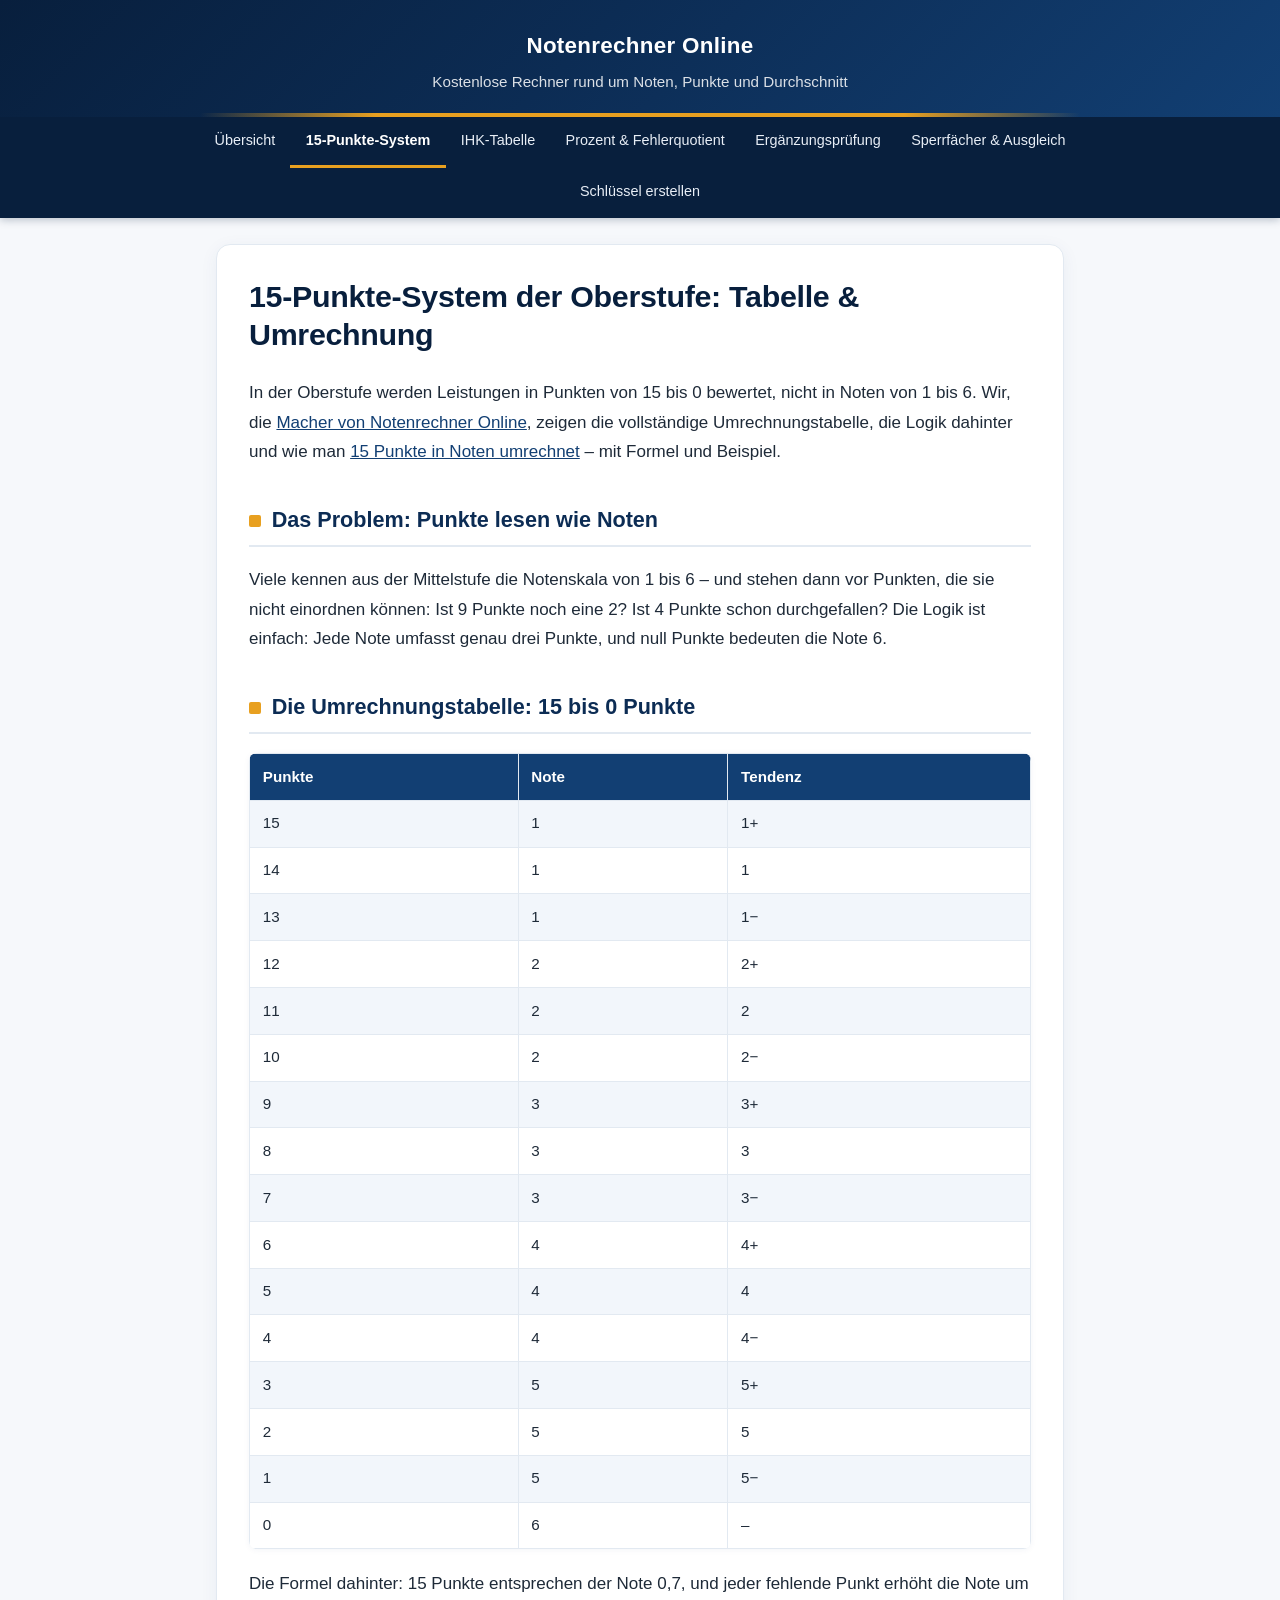
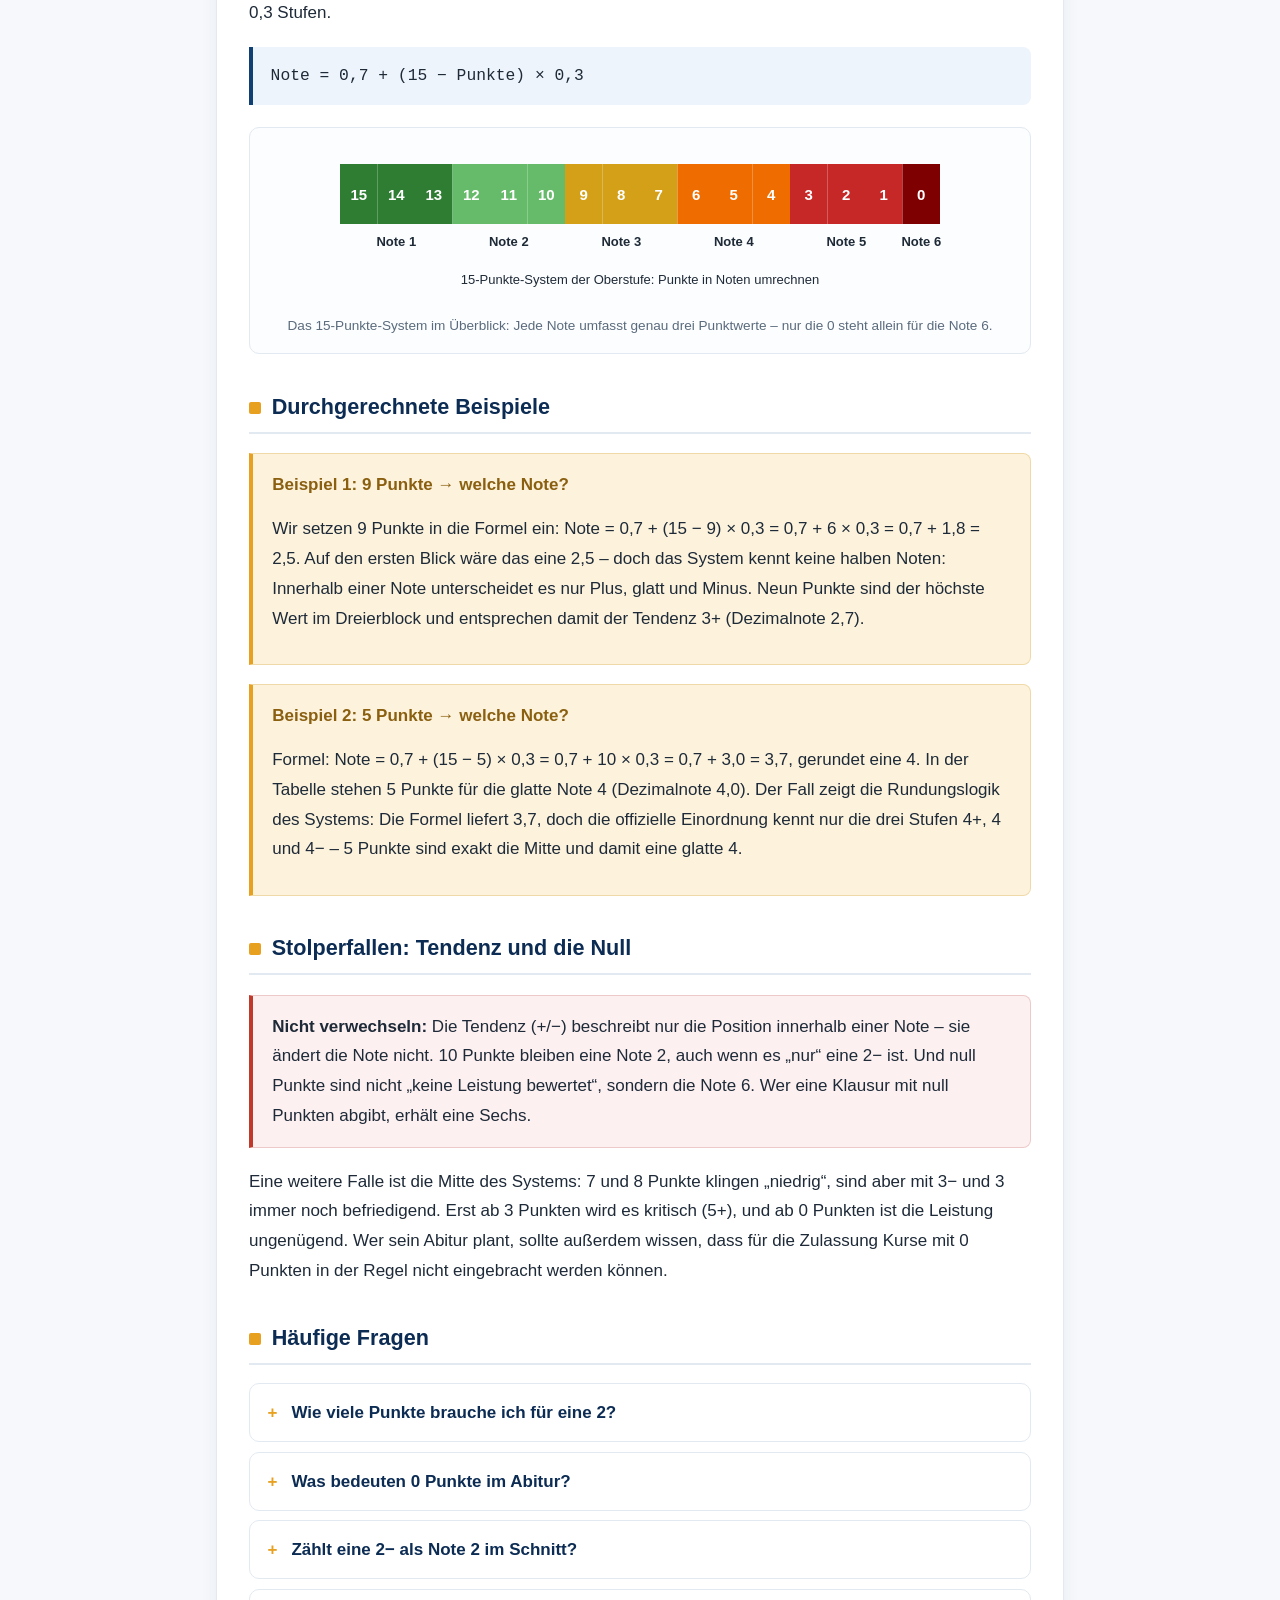
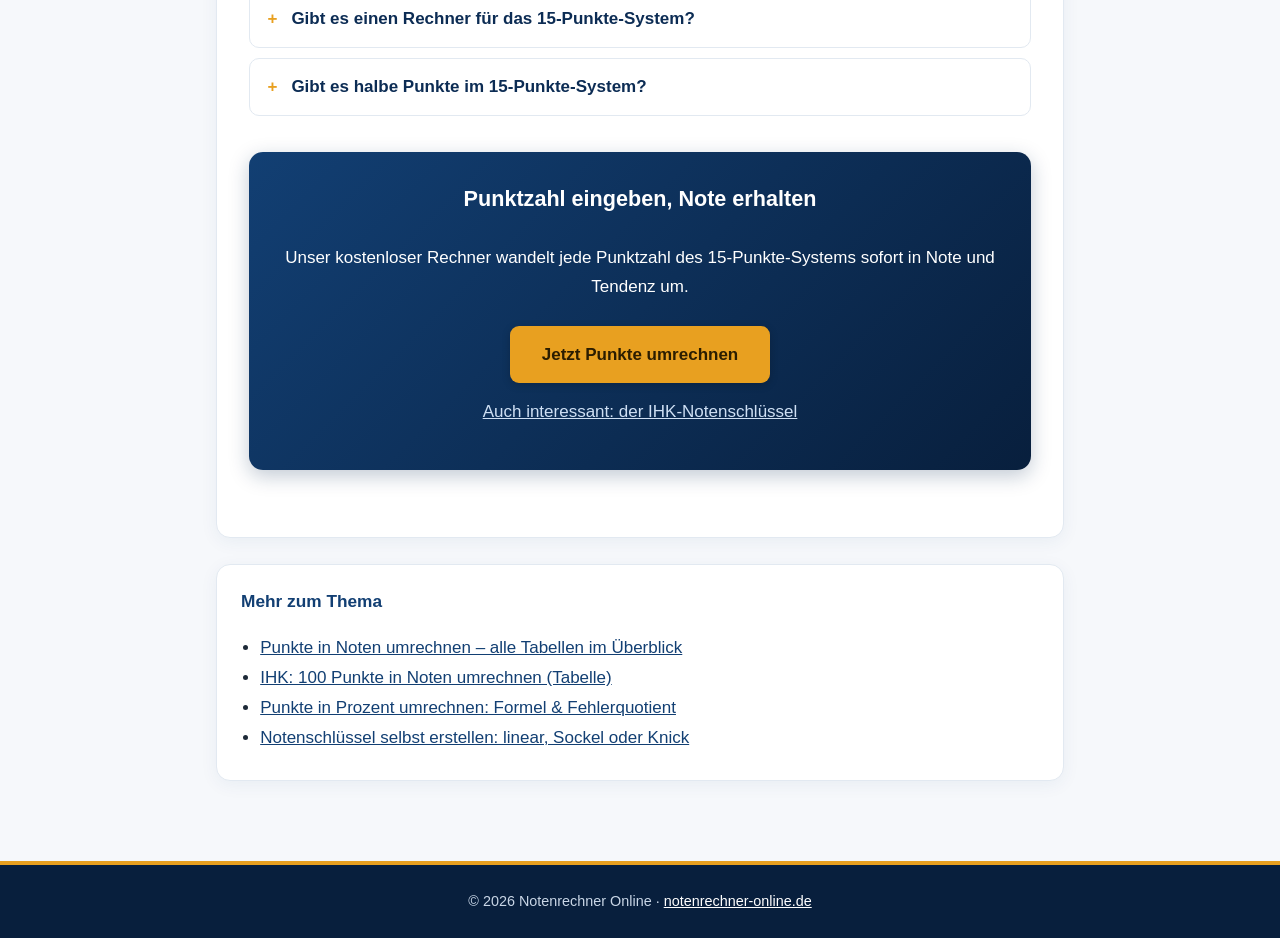
==== 15-punkte-system-oberstufe.html @ 66132c25 "Add Punkte & Notenschlüssel hub site (7 pages, styles, sitemap, robots, Search Console verification)" ====
<!DOCTYPE html>
<html lang="de">
<head>
<meta charset="UTF-8">
<meta name="viewport" content="width=device-width, initial-scale=1.0">
<title>15-Punkte-System der Oberstufe: Tabelle &amp; Umrechnung</title>
<meta name="description" content="15 Punkte in Noten umrechnen: Die komplette Tabelle für das 15-Punkte-System der Oberstufe mit Tendenz, Formel und durchgerechneten Beispielen.">
<link rel="canonical" href="https://notenrechner-online.onrender.com/15-punkte-system-oberstufe.html">
<link rel="stylesheet" href="style.css">
</head>
<body>
<header class="site">
<div class="brand">Notenrechner Online</div>
<div class="tagline">Kostenlose Rechner rund um Noten, Punkte und Durchschnitt</div>
</header>
<nav class="top">
<ul>
<li><a href="index.html">Übersicht</a></li>
<li><a href="15-punkte-system-oberstufe.html" class="active">15-Punkte-System</a></li>
<li><a href="ihk-100-punkte-tabelle.html">IHK-Tabelle</a></li>
<li><a href="punkte-in-prozent-umrechnen.html">Prozent &amp; Fehlerquotient</a></li>
<li><a href="muendliche-ergaenzungspruefung-ihk.html">Ergänzungsprüfung</a></li>
<li><a href="sperrfaecher-ausgleich-ihk.html">Sperrfächer &amp; Ausgleich</a></li>
<li><a href="notenschluessel-erstellen.html">Schlüssel erstellen</a></li>
</ul>
</nav>
<main>
<article class="card">
<h1>15-Punkte-System der Oberstufe: Tabelle &amp; Umrechnung</h1>
<p>In der Oberstufe werden Leistungen in Punkten von 15 bis 0 bewertet, nicht in Noten von 1 bis 6. Wir, die <a href="https://notenrechner-online.de/">Macher von Notenrechner Online</a>, zeigen die vollständige Umrechnungstabelle, die Logik dahinter und wie man <a href="https://notenrechner-online.de/15-punkte-system-oberstufe/">15 Punkte in Noten umrechnet</a> – mit Formel und Beispiel.</p>
<h2>Das Problem: Punkte lesen wie Noten</h2>
<p>Viele kennen aus der Mittelstufe die Notenskala von 1 bis 6 – und stehen dann vor Punkten, die sie nicht einordnen können: Ist 9 Punkte noch eine 2? Ist 4 Punkte schon durchgefallen? Die Logik ist einfach: Jede Note umfasst genau drei Punkte, und null Punkte bedeuten die Note 6.</p>
<h2>Die Umrechnungstabelle: 15 bis 0 Punkte</h2>
<table>
<tr><th>Punkte</th><th>Note</th><th>Tendenz</th></tr>
<tr><td>15</td><td>1</td><td>1+</td></tr>
<tr><td>14</td><td>1</td><td>1</td></tr>
<tr><td>13</td><td>1</td><td>1−</td></tr>
<tr><td>12</td><td>2</td><td>2+</td></tr>
<tr><td>11</td><td>2</td><td>2</td></tr>
<tr><td>10</td><td>2</td><td>2−</td></tr>
<tr><td>9</td><td>3</td><td>3+</td></tr>
<tr><td>8</td><td>3</td><td>3</td></tr>
<tr><td>7</td><td>3</td><td>3−</td></tr>
<tr><td>6</td><td>4</td><td>4+</td></tr>
<tr><td>5</td><td>4</td><td>4</td></tr>
<tr><td>4</td><td>4</td><td>4−</td></tr>
<tr><td>3</td><td>5</td><td>5+</td></tr>
<tr><td>2</td><td>5</td><td>5</td></tr>
<tr><td>1</td><td>5</td><td>5−</td></tr>
<tr><td>0</td><td>6</td><td>–</td></tr>
</table>
<p>Die Formel dahinter: 15 Punkte entsprechen der Note 0,7, und jeder fehlende Punkt erhöht die Note um 0,3 Stufen.</p>
<div class="formula">Note = 0,7 + (15 − Punkte) × 0,3</div>
<figure class="chart">
<img src="15-punkte-skala.svg" alt="15-Punkte-System der Oberstufe: 15 bis 13 Punkte Note 1, 12 bis 10 Note 2, 9 bis 7 Note 3, 6 bis 4 Note 4, 3 bis 1 Note 5, 0 Punkte Note 6" width="640" height="160" loading="lazy">
<figcaption>Das 15-Punkte-System im Überblick: Jede Note umfasst genau drei Punktwerte – nur die 0 steht allein für die Note 6.</figcaption>
</figure>
<h2>Durchgerechnete Beispiele</h2>
<div class="example">
<strong class="t">Beispiel 1: 9 Punkte → welche Note?</strong>
<p>Wir setzen 9 Punkte in die Formel ein: Note = 0,7 + (15 − 9) × 0,3 = 0,7 + 6 × 0,3 = 0,7 + 1,8 = 2,5. Auf den ersten Blick wäre das eine 2,5 – doch das System kennt keine halben Noten: Innerhalb einer Note unterscheidet es nur Plus, glatt und Minus. Neun Punkte sind der höchste Wert im Dreierblock und entsprechen damit der Tendenz 3+ (Dezimalnote 2,7).</p>
</div>
<div class="example">
<strong class="t">Beispiel 2: 5 Punkte → welche Note?</strong>
<p>Formel: Note = 0,7 + (15 − 5) × 0,3 = 0,7 + 10 × 0,3 = 0,7 + 3,0 = 3,7, gerundet eine 4. In der Tabelle stehen 5 Punkte für die glatte Note 4 (Dezimalnote 4,0). Der Fall zeigt die Rundungslogik des Systems: Die Formel liefert 3,7, doch die offizielle Einordnung kennt nur die drei Stufen 4+, 4 und 4− – 5 Punkte sind exakt die Mitte und damit eine glatte 4.</p>
</div>
<h2>Stolperfallen: Tendenz und die Null</h2>
<div class="warn">
<strong>Nicht verwechseln:</strong> Die Tendenz (+/−) beschreibt nur die Position innerhalb einer Note – sie ändert die Note nicht. 10 Punkte bleiben eine Note 2, auch wenn es „nur“ eine 2− ist. Und null Punkte sind nicht „keine Leistung bewertet“, sondern die Note 6. Wer eine Klausur mit null Punkten abgibt, erhält eine Sechs.
</div>
<p>Eine weitere Falle ist die Mitte des Systems: 7 und 8 Punkte klingen „niedrig“, sind aber mit 3− und 3 immer noch befriedigend. Erst ab 3 Punkten wird es kritisch (5+), und ab 0 Punkten ist die Leistung ungenügend. Wer sein Abitur plant, sollte außerdem wissen, dass für die Zulassung Kurse mit 0 Punkten in der Regel nicht eingebracht werden können.</p>
<h2>Häufige Fragen</h2>
<div class="faq">
<details>
<summary>Wie viele Punkte brauche ich für eine 2?</summary>
<div><p>Für eine Note 2 brauchen Sie mindestens 10 Punkte (2−), für eine glatte 2 genau 11 Punkte und für eine 2+ zwölf Punkte. Jeder Punkt entspricht 0,3 Notenstufen, deshalb liegen die drei Werte 12, 11 und 10 alle im Zweierbereich.</p></div>
</details>
<details>
<summary>Was bedeuten 0 Punkte im Abitur?</summary>
<div><p>Null Punkte entsprechen der Note 6 („ungenügend“). In der Regel können Kurse mit 0 Punkten nicht in die Abiturwertung eingebracht werden – bei Pflichtkursen kann das die Zulassung gefährden. Den Einzelfall unbedingt mit der Oberstufenkoordination klären.</p></div>
</details>
<details>
<summary>Zählt eine 2− als Note 2 im Schnitt?</summary>
<div><p>Für den Abiturschnitt zählen die exakten Punktwerte, nicht gerundete Noten. Eine 2− fließt mit 10 Punkten ein – spürbar weniger als 11 oder 12 Punkte. Wir rechnen deshalb immer mit Punkten, nicht mit Noten.</p></div>
</details>
<details>
<summary>Gibt es einen Rechner für das 15-Punkte-System?</summary>
<div><p>Ja – in unserem <a href="https://notenrechner-online.de/ihk-notenschluessel/">IHK-Notenschlüssel-Rechner</a> geben Sie die Punktzahl ein und erhalten sofort Note und Tendenz; zusätzlich ermittelt er Ihren Punktedurchschnitt.</p></div>
</details>
<details>
<summary>Gibt es halbe Punkte im 15-Punkte-System?</summary>
<div><p>In Klausuren werden üblicherweise ganze Punkte vergeben. Die Formel liefert zwar Dezimalnoten wie 2,5, doch die offizielle Bewertung kennt nur ganze Punktwerte mit Plus-/Minus-Tendenz – 9 Punkte sind eine 3+, nicht eine 2,5.</p></div>
</details>
</div>
<div class="cta">
<h2>Punktzahl eingeben, Note erhalten</h2>
<p>Unser kostenloser Rechner wandelt jede Punktzahl des 15-Punkte-Systems sofort in Note und Tendenz um.</p>
<p><a class="btn" href="https://notenrechner-online.de/">Jetzt Punkte umrechnen</a></p>
<p><a class="alt" href="https://notenrechner-online.de/ihk-notenschluessel/">Auch interessant: der IHK-Notenschlüssel</a></p>
</div>
</article>
<aside class="more">
<h3>Mehr zum Thema</h3>
<ul>
<li><a href="index.html">Punkte in Noten umrechnen – alle Tabellen im Überblick</a></li>
<li><a href="ihk-100-punkte-tabelle.html">IHK: 100 Punkte in Noten umrechnen (Tabelle)</a></li>
<li><a href="punkte-in-prozent-umrechnen.html">Punkte in Prozent umrechnen: Formel &amp; Fehlerquotient</a></li>
<li><a href="notenschluessel-erstellen.html">Notenschlüssel selbst erstellen: linear, Sockel oder Knick</a></li>
</ul>
</aside>
</main>
<footer class="site">
© 2026 Notenrechner Online · <a href="https://notenrechner-online.de/">notenrechner-online.de</a>
</footer>
</body>
</html>
---- style.css ----
/* Notenrechner Online – Cloudstack Mini-Sites. Clean, responsive, no external dependencies.
   Render hub "Punkte & Notenschlüssel": deep-blue editorial theme with amber accents. */
:root{
  --bg:#f6f8fb; --card:#ffffff; --ink:#1e2a38; --muted:#5b6b7c;
  --brand:#123f73; --brand-dark:#0c2c54; --brand-deep:#081f3d;
  --accent:#e8a020; --accent-soft:#fdf3dd; --line:#e2e9f1;
}
*{box-sizing:border-box}
html{scroll-behavior:smooth}
body{
  margin:0; background:var(--bg); color:var(--ink);
  font-family:-apple-system,BlinkMacSystemFont,"Segoe UI",Roboto,Helvetica,Arial,sans-serif;
  line-height:1.75; font-size:17px;
}
header.site{
  background:linear-gradient(135deg,var(--brand-deep) 0%,var(--brand-dark) 45%,var(--brand) 100%);
  color:#fff; padding:1.6rem 1rem 1.5rem; text-align:center; position:relative;
}
header.site::after{
  content:""; display:block; height:4px; margin:1.1rem auto -1.5rem; max-width:880px;
  background:linear-gradient(90deg,transparent,var(--accent) 20%,var(--accent) 80%,transparent);
  border-radius:2px;
}
header.site .brand{font-size:1.4rem;font-weight:800;letter-spacing:.3px}
header.site .tagline{font-size:.95rem;opacity:.85;margin-top:.25rem}
nav.top{background:var(--brand-deep);box-shadow:0 2px 8px rgba(8,31,61,.25)}
nav.top ul{list-style:none;margin:0 auto;padding:0;display:flex;flex-wrap:wrap;justify-content:center;max-width:1000px}
nav.top li{margin:0}
nav.top a{display:block;color:#e8eef6;text-decoration:none;padding:.7rem .95rem;font-size:.9rem;border-bottom:3px solid transparent}
nav.top a:hover{color:#fff;background:rgba(255,255,255,.08)}
nav.top a.active{color:#fff;border-bottom-color:var(--accent);font-weight:600}
main{max-width:880px;margin:0 auto;padding:1.6rem 1rem 3rem}
article.card{background:var(--card);border:1px solid var(--line);border-radius:14px;padding:2rem;margin-bottom:1.6rem;box-shadow:0 4px 18px rgba(18,63,115,.06)}
h1{font-size:1.9rem;line-height:1.25;color:var(--brand-deep);margin-top:0;letter-spacing:-.01em}
h2{font-size:1.35rem;color:var(--brand-dark);margin-top:2.1rem;border-bottom:2px solid var(--line);padding-bottom:.4rem}
h2::before{content:"";display:inline-block;width:.55em;height:.55em;background:var(--accent);border-radius:2px;margin-right:.5em;vertical-align:baseline}
.cta h2::before,.more h3::before{content:none}
h3{font-size:1.08rem;color:var(--brand);margin-top:1.5rem}
p{margin:.9rem 0}
a{color:var(--brand)}
a:hover{color:#b97c12}
table{width:100%;border-collapse:collapse;margin:1.2rem 0;font-size:.95rem;box-shadow:0 1px 6px rgba(18,63,115,.05);border-radius:8px;overflow:hidden}
th,td{border:1px solid var(--line);padding:.6rem .8rem;text-align:left}
th{background:var(--brand);color:#fff}
tr:nth-child(even) td{background:#f2f6fb}
.formula{background:#eef4fb;border-left:4px solid var(--brand);padding:.9rem 1.1rem;margin:1.2rem 0;font-family:ui-monospace,SFMono-Regular,Menlo,Consolas,monospace;border-radius:0 8px 8px 0;font-size:1.02rem}
.example{background:var(--accent-soft);border:1px solid #f0d9a8;border-left:4px solid var(--accent);padding:1rem 1.2rem;margin:1.2rem 0;border-radius:0 8px 8px 0}
.example strong.t{display:block;color:#8a5f10;margin-bottom:.4rem}
.warn{background:#fdf0f0;border:1px solid #eec9c9;border-left:4px solid #c0392b;padding:1rem 1.2rem;margin:1.2rem 0;border-radius:0 8px 8px 0}
figure.chart{margin:1.4rem 0;padding:1rem;background:#fbfdff;border:1px solid var(--line);border-radius:10px;text-align:center}
figure.chart img{max-width:100%;height:auto;display:block;margin:0 auto}
figure.chart figcaption{font-size:.85rem;color:var(--muted);margin-top:.6rem}
.cta{background:linear-gradient(135deg,var(--brand) 0%,var(--brand-deep) 100%);color:#fff;border-radius:14px;padding:1.8rem 1.6rem;text-align:center;margin:2.2rem 0;box-shadow:0 6px 20px rgba(12,44,84,.25)}
.cta h2{color:#fff;border:none;margin-top:0}
.cta a.btn{display:inline-block;background:var(--accent);color:#2b1d00;font-weight:700;text-decoration:none;padding:.85rem 2rem;border-radius:9px;margin-top:.6rem;box-shadow:0 2px 8px rgba(0,0,0,.2)}
.cta a.btn:hover{background:#f5b73c}
.cta a.alt{color:#cfe0f4}
.faq details{border:1px solid var(--line);border-radius:10px;margin:.6rem 0;background:#fff;transition:border-color .15s}
.faq details[open]{border-color:var(--accent)}
.faq summary{cursor:pointer;padding:.85rem 1.1rem;font-weight:600;color:var(--brand-dark);list-style:none}
.faq summary::-webkit-details-marker{display:none}
.faq summary::before{content:"+";display:inline-block;width:1.4em;color:var(--accent);font-weight:800}
.faq details[open] summary::before{content:"–"}
.faq details div{padding:0 1.1rem 1.1rem}
.more{background:var(--card);border:1px solid var(--line);border-radius:14px;padding:1.3rem 1.5rem;box-shadow:0 4px 18px rgba(18,63,115,.06)}
.more h3{margin-top:0}
.more ul{margin:.4rem 0;padding-left:1.2rem}
footer.site{background:var(--brand-deep);color:#c9d6e6;text-align:center;padding:1.5rem 1rem;font-size:.9rem;margin-top:2rem;border-top:4px solid var(--accent)}
footer.site a{color:#fff}
@media (max-width:640px){
  body{font-size:16px}
  h1{font-size:1.55rem}
  article.card{padding:1.25rem}
  table{font-size:.85rem}
  th,td{padding:.45rem .55rem}
  nav.top a{padding:.6rem .7rem;font-size:.85rem}
}
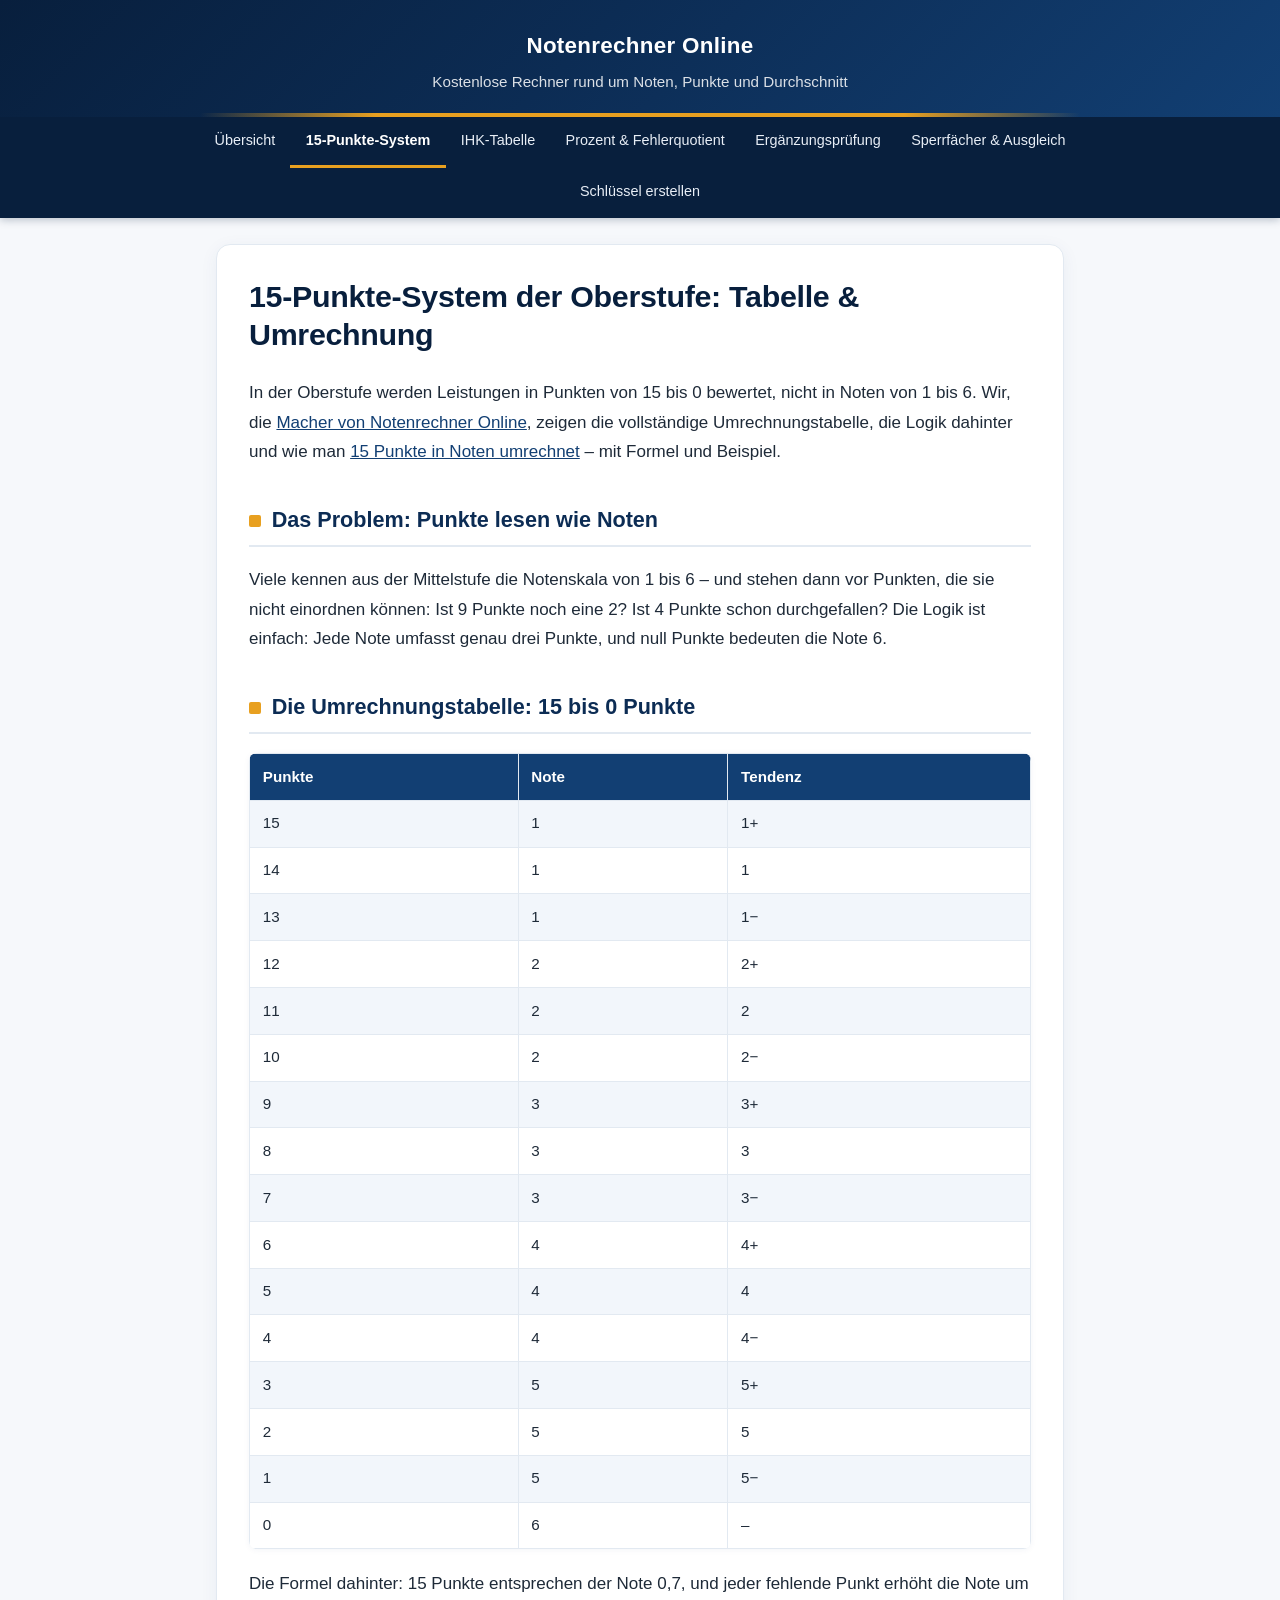
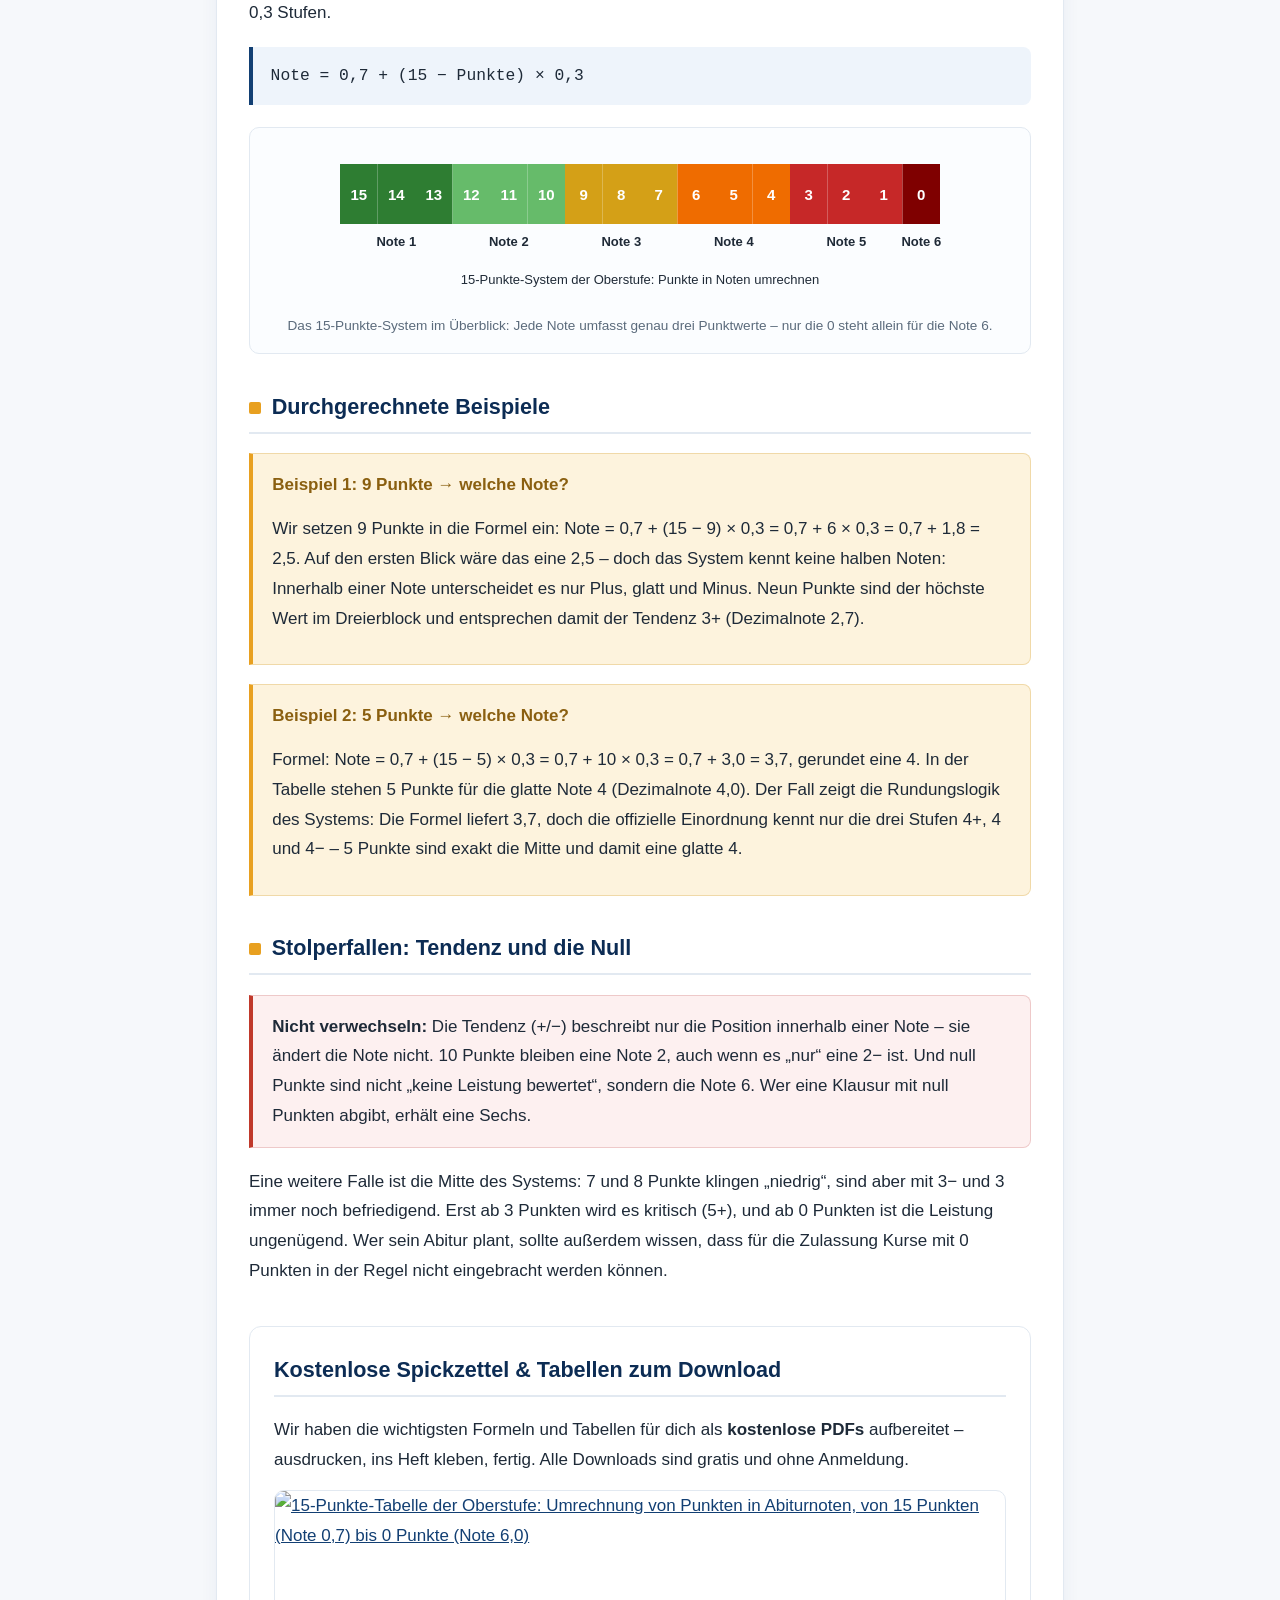
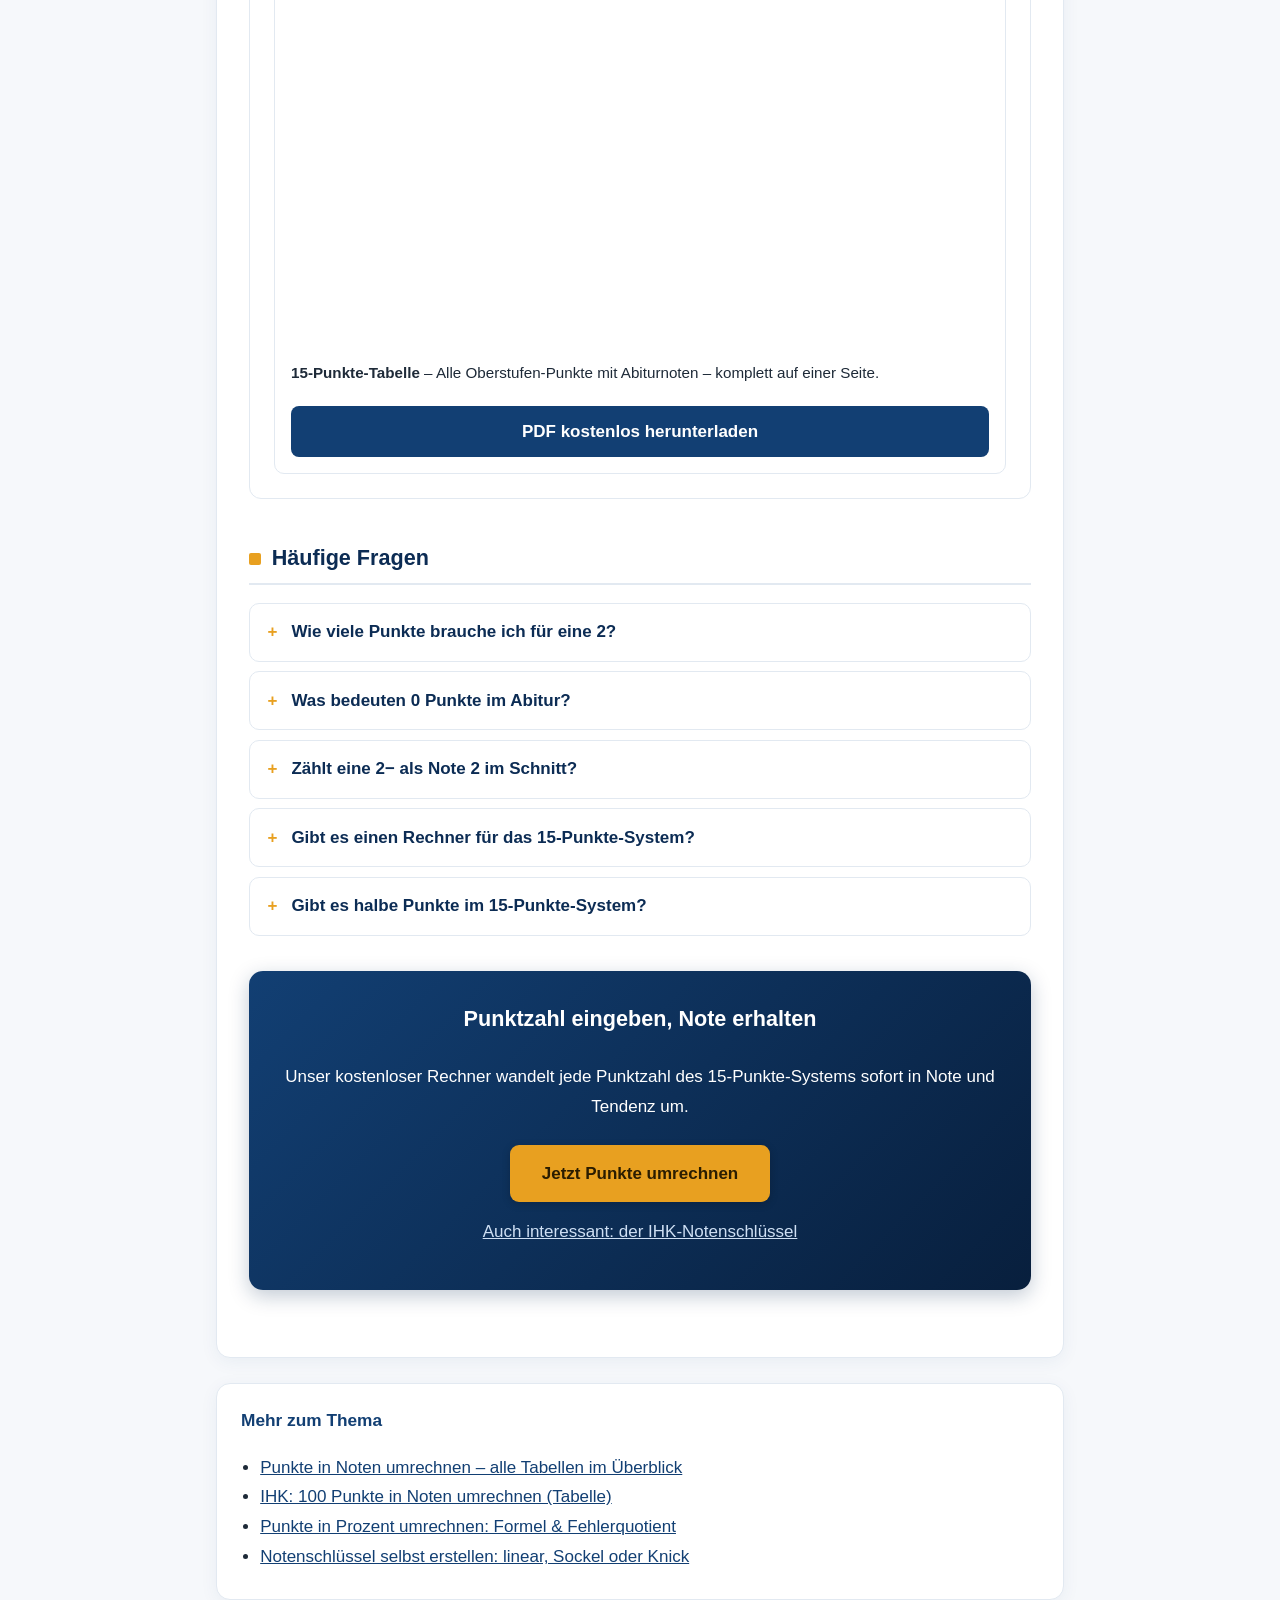
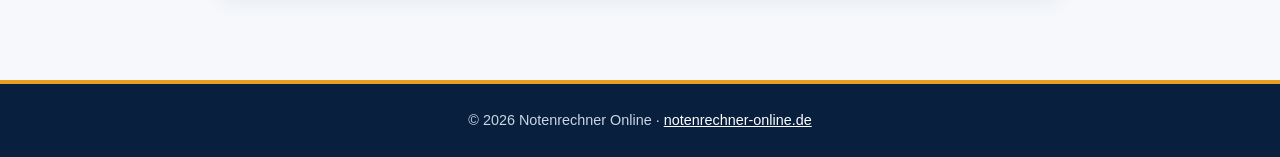
==== commit 00acf96b: "Add resources section: formula/table graphics + downloadable PDFs" ====
--- a/15-punkte-system-oberstufe.html
+++ b/15-punkte-system-oberstufe.html
@@ -70,6 +70,17 @@
 <strong>Nicht verwechseln:</strong> Die Tendenz (+/−) beschreibt nur die Position innerhalb einer Note – sie ändert die Note nicht. 10 Punkte bleiben eine Note 2, auch wenn es „nur“ eine 2− ist. Und null Punkte sind nicht „keine Leistung bewertet“, sondern die Note 6. Wer eine Klausur mit null Punkten abgibt, erhält eine Sechs.
 </div>
 <p>Eine weitere Falle ist die Mitte des Systems: 7 und 8 Punkte klingen „niedrig“, sind aber mit 3− und 3 immer noch befriedigend. Erst ab 3 Punkten wird es kritisch (5+), und ab 0 Punkten ist die Leistung ungenügend. Wer sein Abitur plant, sollte außerdem wissen, dass für die Zulassung Kurse mit 0 Punkten in der Regel nicht eingebracht werden können.</p>
+<section class="ressourcen" aria-label="Kostenlose Downloads">
+<h2>Kostenlose Spickzettel &amp; Tabellen zum Download</h2>
+<p>Wir haben die wichtigsten Formeln und Tabellen f&uuml;r dich als <strong>kostenlose PDFs</strong> aufbereitet &ndash; ausdrucken, ins Heft kleben, fertig. Alle Downloads sind gratis und ohne Anmeldung.</p>
+<div class="resource-grid">
+<figure class="resource">
+<a href="assets/15-punkte-tabelle-oberstufe.pdf" download><img src="assets/punkte-in-noten-15-punkte-tabelle-oberstufe.png" alt="15-Punkte-Tabelle der Oberstufe: Umrechnung von Punkten in Abiturnoten, von 15 Punkten (Note 0,7) bis 0 Punkte (Note 6,0)" loading="lazy" width="1200" height="750"></a>
+<figcaption><strong>15-Punkte-Tabelle</strong> &ndash; Alle Oberstufen-Punkte mit Abiturnoten – komplett auf einer Seite.</figcaption>
+<a class="download-btn" href="assets/15-punkte-tabelle-oberstufe.pdf" download>PDF kostenlos herunterladen</a>
+</figure>
+</div>
+</section>
 <h2>Häufige Fragen</h2>
 <div class="faq">
 <details>
--- a/style.css
+++ b/style.css
@@ -75,3 +75,14 @@
   th,td{padding:.45rem .55rem}
   nav.top a{padding:.6rem .7rem;font-size:.85rem}
 }
+
+/* Ressourcen / Downloads */
+.ressourcen { margin: 2.5rem 0; padding: 1.5rem; background: var(--card, #ffffff); border: 1px solid var(--line, #e2e9f1); border-radius: 12px; }
+.ressourcen h2 { margin-top: 0; }
+.ressourcen h2::before { content: none; }
+.resource-grid { display: grid; grid-template-columns: repeat(auto-fit, minmax(260px, 1fr)); gap: 1.25rem; margin-top: 1rem; }
+.resource { border: 1px solid var(--line, #e2e9f1); border-radius: 10px; overflow: hidden; background: #fff; display: flex; flex-direction: column; margin: 0; }
+.resource img { width: 100%; height: auto; display: block; }
+.resource figcaption { padding: .75rem 1rem; font-size: .95rem; color: var(--ink, #1e2a38); flex: 1; }
+.download-btn { display: inline-block; margin: .5rem 1rem 1rem; padding: .65rem 1.1rem; background: var(--brand, #123f73); color: #fff !important; border-radius: 8px; text-decoration: none; font-weight: 700; text-align: center; }
+.download-btn:hover { background: var(--brand-dark, #0c2c54); color: #fff; }
